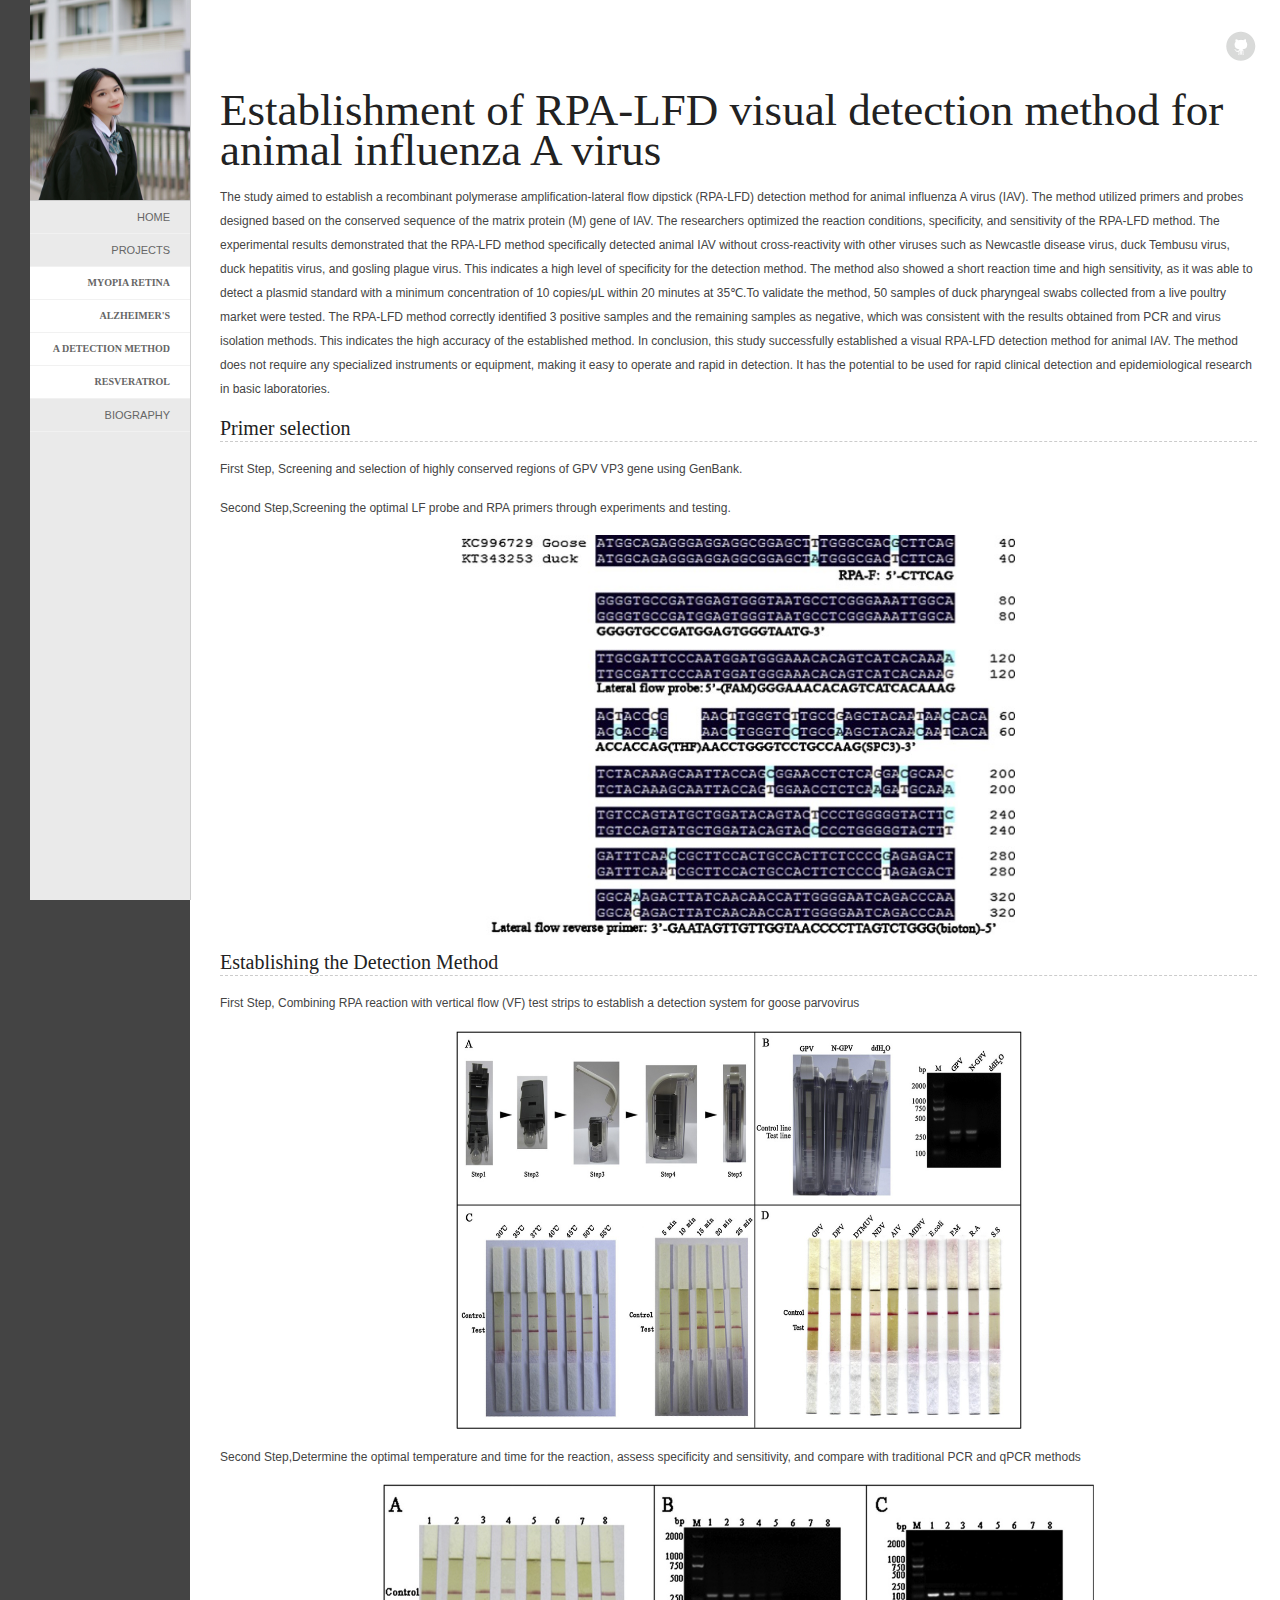
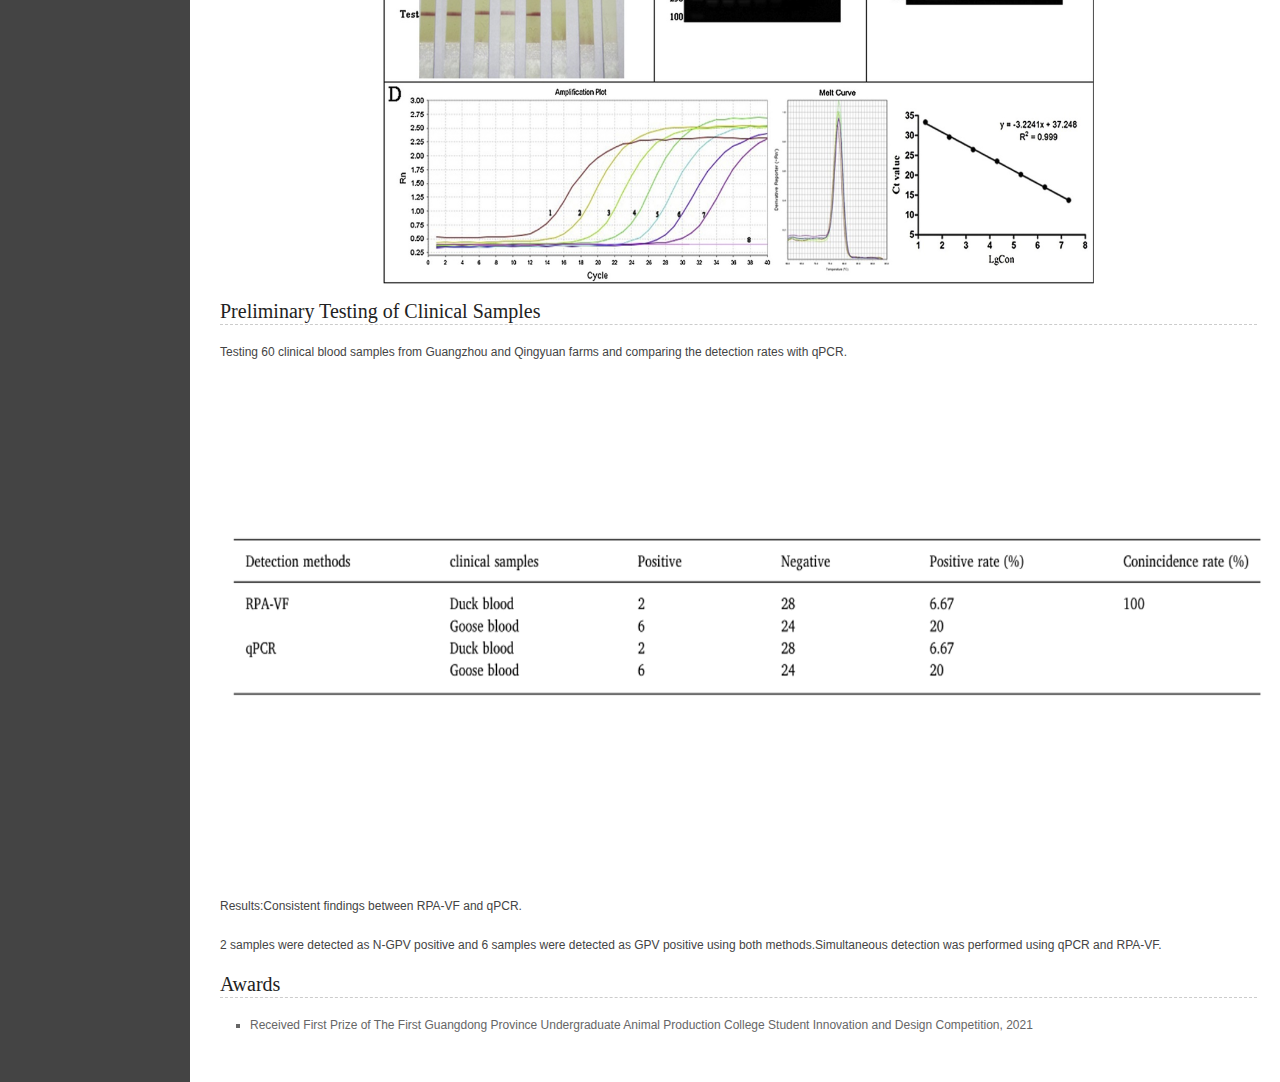
==== A Detection Method.html @ c0d8f4a3 "Initial commit" ====
<!DOCTYPE html PUBLIC "-//W3C//DTD XHTML 1.0 Strict//EN" "http://www.w3.org/TR/xhtml1/DTD/xhtml1-strict.dtd">
<html>

<head>
<title>Homepage of Cuitian Peng</title>
<meta http-equiv="Content-Type" content="text/html; charset=utf-8"/>
<link rel="stylesheet" type="text/css" href="css/style.css" />
<script type="text/javascript" src="js/jquery-1.7.js"></script>
<script type="text/javascript" src="js/jcarousellite_1.0.1.min.js"></script>
<!--[if IE 6]> <link rel="stylesheet" type="text/css" href="css/ie.css" /> <![endif]-->
<script type="text/javascript">
$(function() {
    $(".gallery").jCarouselLite({
        btnNext: ".next",
        btnPrev: ".prev"
    });
});
</script>
</head>
<body>



<div id="leftcont">
	<div id="leftimg"><a title="home" href="index.html"><img alt="image description" src="images/cuitianpeng.jpg" /></a></div>
	<div id="menu">
		<ul>
			<li><a title="link one" href="index.html">Home</a></li>
			
			<li><a title="link three" href="project.html">Projects</a></li>
		</ul>
	</div>
  <div id="menu1">
    <ul>
		<li><a title="link four" href="Myopia Retina.html">Myopia Retina</a></li>
		<li><a title="link five" href="AD.html">Alzheimer's</a></li>
		<li><a title="link six" href="A Detection Method.html">A Detection Method</a></li>
	        <li><a title="link seven" href="Effects of resveratrol.html">Resveratrol</a></li>
      	<!-- <li><a title="link six" href="GRIP.html">GRIP</a></li> -->
    </ul>
  </div>
  <div id="menu">
    <ul>
      <li><a href="Files/cuitianpeng-cv-en.pdf">Biography</a></li>
    </ul>
  </div>
</div>

<div id="main" >
	<div id="social"> 
    <a href="https://github.com/CuitianPeng1999"> <img src="images/github.png" alt="" /></a>
	</div> 
	<div class="clr"></div>

	<h1>Establishment of RPA-LFD visual detection method for animal influenza A virus</h1>
    
    <p>
		The study aimed to establish a recombinant polymerase amplification-lateral flow dipstick (RPA-LFD) detection method for animal influenza A virus (IAV). The method utilized primers and probes designed based on the conserved sequence of the matrix protein (M) gene of IAV. The researchers optimized the reaction conditions, specificity, and sensitivity of the RPA-LFD method. The experimental results demonstrated that the RPA-LFD method specifically detected animal IAV without cross-reactivity with other viruses such as Newcastle disease virus, duck Tembusu virus, duck hepatitis virus, and gosling plague virus. This indicates a high level of specificity for the detection method. The method also showed a short reaction time and high sensitivity, as it was able to detect a plasmid standard with a minimum concentration of 10 copies/μL within 20 minutes at 35℃.To validate the method, 50 samples of duck pharyngeal swabs collected from a live poultry market were tested. The RPA-LFD method correctly identified 3 positive samples and the remaining samples as negative, which was consistent with the results obtained from PCR and virus isolation methods. This indicates the high accuracy of the established method. In conclusion, this study successfully established a visual RPA-LFD detection method for animal IAV. The method does not require any specialized instruments or equipment, making it easy to operate and rapid in detection. It has the potential to be used for rapid clinical detection and epidemiological research in basic laboratories. 	</p>

    <h2> Primer selection </h2>
	<p>
		First Step, Screening and selection of highly conserved regions of GPV VP3 gene using GenBank.
	</p>
		Second Step,Screening the optimal LF probe and RPA primers through experiments and testing.
 
	</p>

	<center><img src="images/System-all0.png" alt="KGSum Example" height="400" align="middle"/></center>

	</p>

	<h2>Establishing the Detection Method</h2>
	<p>
		First Step, Combining RPA reaction with vertical flow (VF) test strips to establish a detection system for goose parvovirus
	</p>
	
	<center><img src="images/System-all1.png" alt="KGSum Example" height="400" align="middle"/></center>

	</p>
		Second Step,Determine the optimal temperature and time for the reaction, assess specificity and sensitivity, and compare with traditional PCR and qPCR methods
	</p>
	
	<center><img src="images/System-all2.png" alt="KGSum Example" height="400" align="middle"/></center>


	</p>
	
	<h2> Preliminary Testing of Clinical Samples </h2>
	<p>
		Testing 60 clinical blood samples from Guangzhou and Qingyuan farms and comparing the detection rates with qPCR.
		
	</p>	
	<center><img src="images/System-all3.png" alt="KGSum Example" height="500" align="middle"/></center>
	</p>
	        Results:Consistent findings between RPA-VF and qPCR.
	</p>
	        2 samples were detected as N-GPV positive and 6 samples were detected as GPV positive using both methods.Simultaneous detection was performed using qPCR and RPA-VF. 
	</p>
	
	<h2>Awards</h2>
	<ul>

		<li>
			Received First Prize of The First Guangdong Province Undergraduate Animal Production College Student Innovation and Design Competition, 2021
		</li>
	</ul>

</div>

</body>
</html>
---- css/style.css ----
@charset "utf-8";
/* Free css docuement at www.cssmoban.com
Template: Open Box
 Author Paarth */


* {
margin : 0;
padding : 0;
}
body {
background : #444;
font-family : Geneva, Arial, Helvetica, sans-serif;
font-size : 12px;
color : #444;
line-height : 200%;
}
body > #leftcont {
position : fixed;
}
img {
border : 0;
}
img.imgright {
float : right;
margin : 0 0 15px 15px;
padding : 5px;
border : #d7d9d0 solid 1px;
}
a {
color : #0000FF;
text-decoration : none;
}
a:hover {
color : #f00;
text-decoration : underline;
}
#leftcont {
position : absolute;
top : 0;
left : 0;
width : 160px;
margin-left : 30px;
height : 100%;
overflow : hidden;
background : #eaeaea;
border-right : 1px solid #ccc;
}
#leftimg {
width : 160px;
height : 200px;
border-bottom : 1px solid #ccc;
}

#leftimg img{
    width: 100%;
    height: 100%;
}

#social {
padding-bottom : 20px;
float : right;
}
#menu {
width : 160px;
}
#menu ul {
list-style-type : none;
}
#menu a {
display : block;
padding : 4px 20px;
color : #666;
text-decoration : none;
width : 120px;
background : #eaeaea;
border-bottom : 1px solid #f1f1f1;
text-align : right;
text-transform : uppercase;
font-family : "Arial Black", Gadget, sans-serif;
font-size : 11px;
font-weight : normal;
}

#menu a:hover {
color : #222;
}

#menu1 {
width : 160px;
}
#menu1 ul {
list-style-type : none;
}
#menu1 a {
display : block;
padding : 4px 20px;
color : #666;
text-decoration : none;
width : 120px;
background : #ffffff;
border-bottom : 1px solid #f1f1f1;
text-align : right;
text-transform : uppercase;
font-family : "Times New Roman", Gadget, sans-serif;
font-size : 10px;
font-weight : bold;
}

#menu1 a:hover {
color : #222;
}
.inner_copyright{text-indent:-9999px;height:0;line-height:0;font-size:0;overflow:hidden;}
#main {
width : 81%;
margin-left : 190px;
padding : 30px;
background : #fff;

}
#main p {
margin : 0 0 15px 0;
}
#main p.tag {
margin : 35px 0;
font-size : 15px;
font-style : italic;
line-height : 30px;
color : #666;
}
#main h1, h2, h3, h4, h5 {
margin : 0 0 15px 0;
font-size : 20px;
color : #222;
font-weight : normal;
font-family : Georgia, "Times New Roman", Times, serif;
}
#main h1 {
font-size : 45px;
line-height: 40px;
margin : 0 0 15px 0;
}
#main h2 {
border-bottom : 1px dashed #ccc;
padding-bottom : 1px;
}
#slider {
width : 750px;
position : relative;
margin-left : 70px;
padding : 20px;
height : 140px;
margin-top : 10px;
}
#slider .next, #slider .prev {
position : absolute;
top : 55px;
left : -77px;
width : 24px;
height : 43px;
display : block;
z-index : 101;
}
#slider .next {
left : 720px;
}
.gallery ul {
list-style : none;
}
.gallery ul li {
margin-left : 15px;
display : inline-block;
}
.gallery .photo {
margin-left : 15px;
}
.gallery .photo:first-child {
margin-left : 0;
}
a.photo {
display : block;
}
a.photo img, img.photo {
display : block;
border : #d3d3d3 solid 1px;
background : #fff;
}
a.photo:hover img {
border-color : #999;
}
#main .row {
clear : both;
float : left;
width : 100%;
padding-top : 4px;
padding-bottom: 5px;
}
#main .row .col {
float : left;
width : 40%;
height : 180px;
padding-right : 2%;
margin-right : 2%;
border-right : 1px solid #ccc;
padding-bottom : 0%;
margin-bottom : 0%;
border-bottom : 1px solid #ccc;
}
#main .row .last {
margin : 0;
padding : 0;
border : 0;
}
#main ul {
margin : 0 0 15px 30px;
list-style-type : square;
color : #666;
}
#main ul li span {
color : #444;
}
#main ol {
margin : 0 0 15px 30px;
color : #000;
}
#main ol li span {
color : #444;
}
.clr {
clear : both;
}
#footer {
clear : both;
border-top : 1px solid #ccc;
padding : 15px 0;
font-size : 10px;
text-align : right;
}
#footer p {
margin : 0;
padding : 0;
}

#awards {
    border-bottom: 1px dashed rgb(59, 59, 59);
    padding-bottom: 1px;
}
---- css/ie.css ----
html
{
	overflow: hidden;
}

body
{
	height: 100%;
	width: 100%;
	overflow: auto;
}
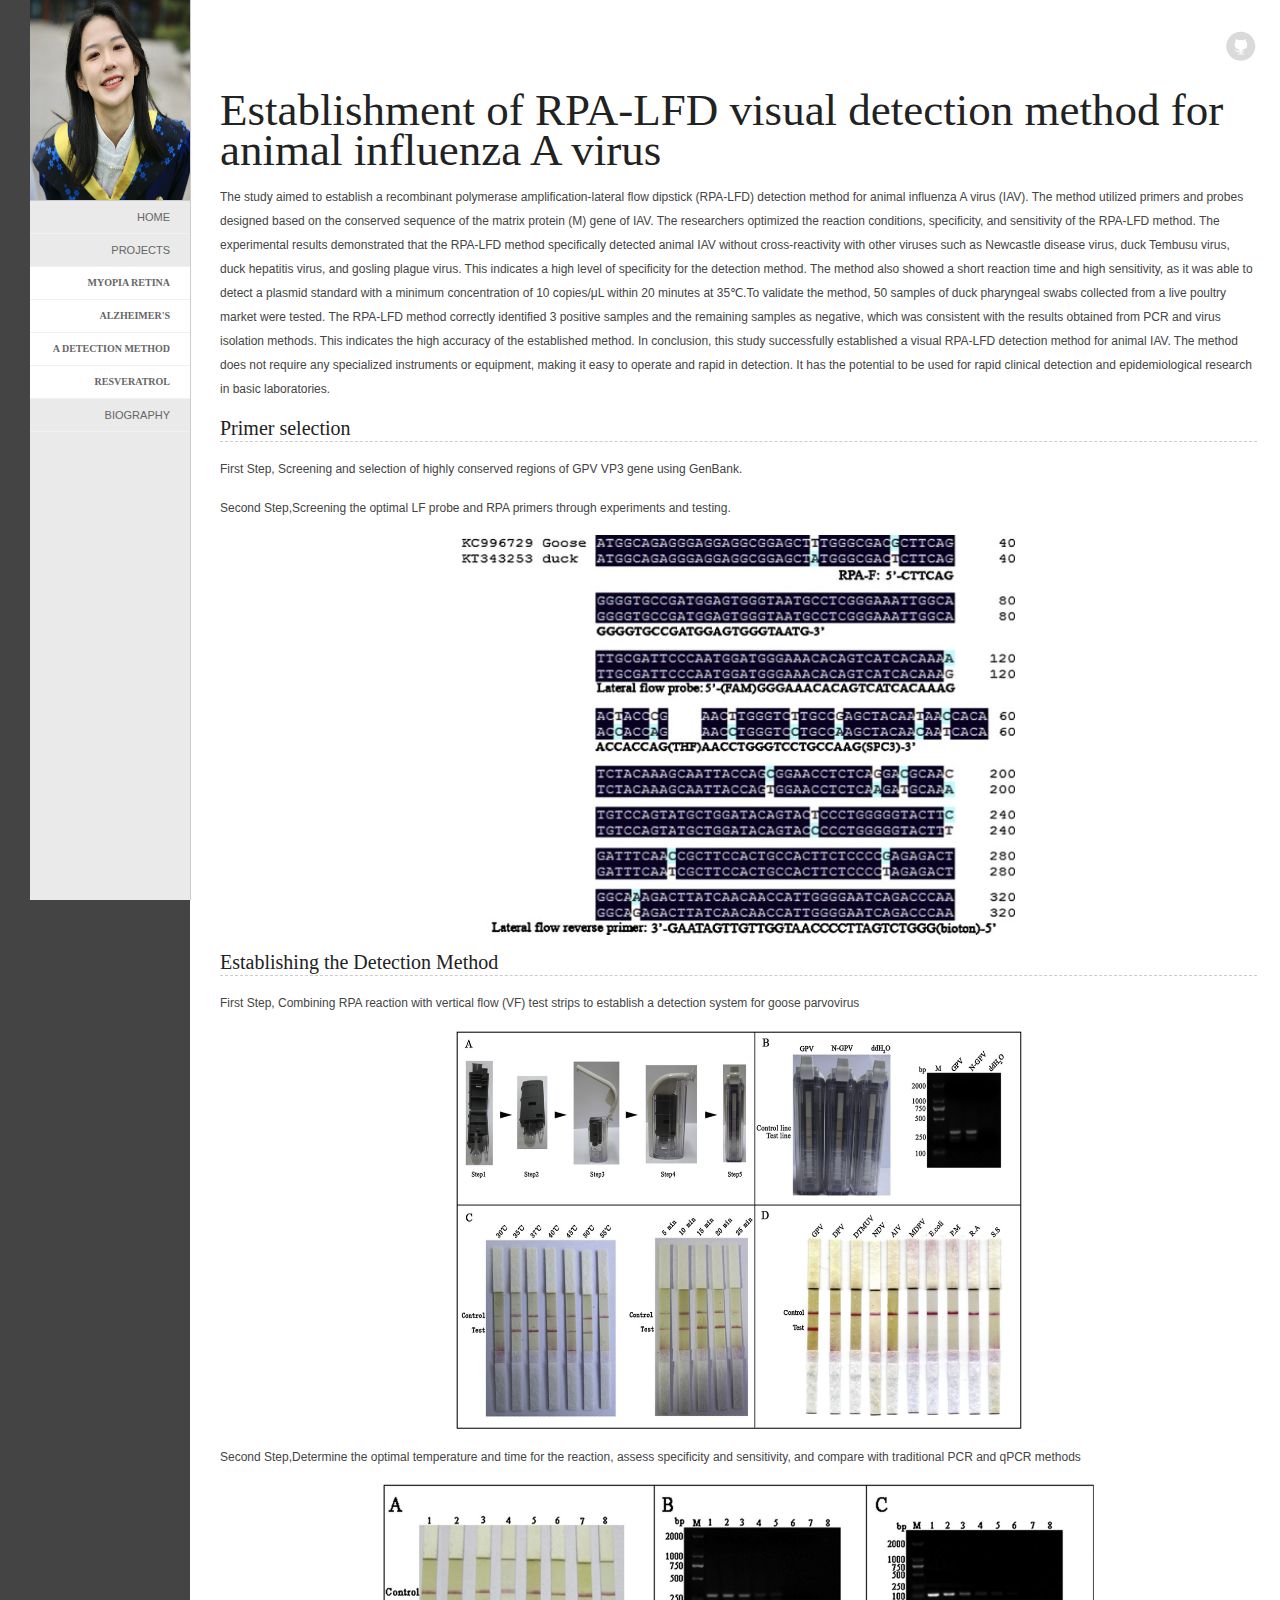
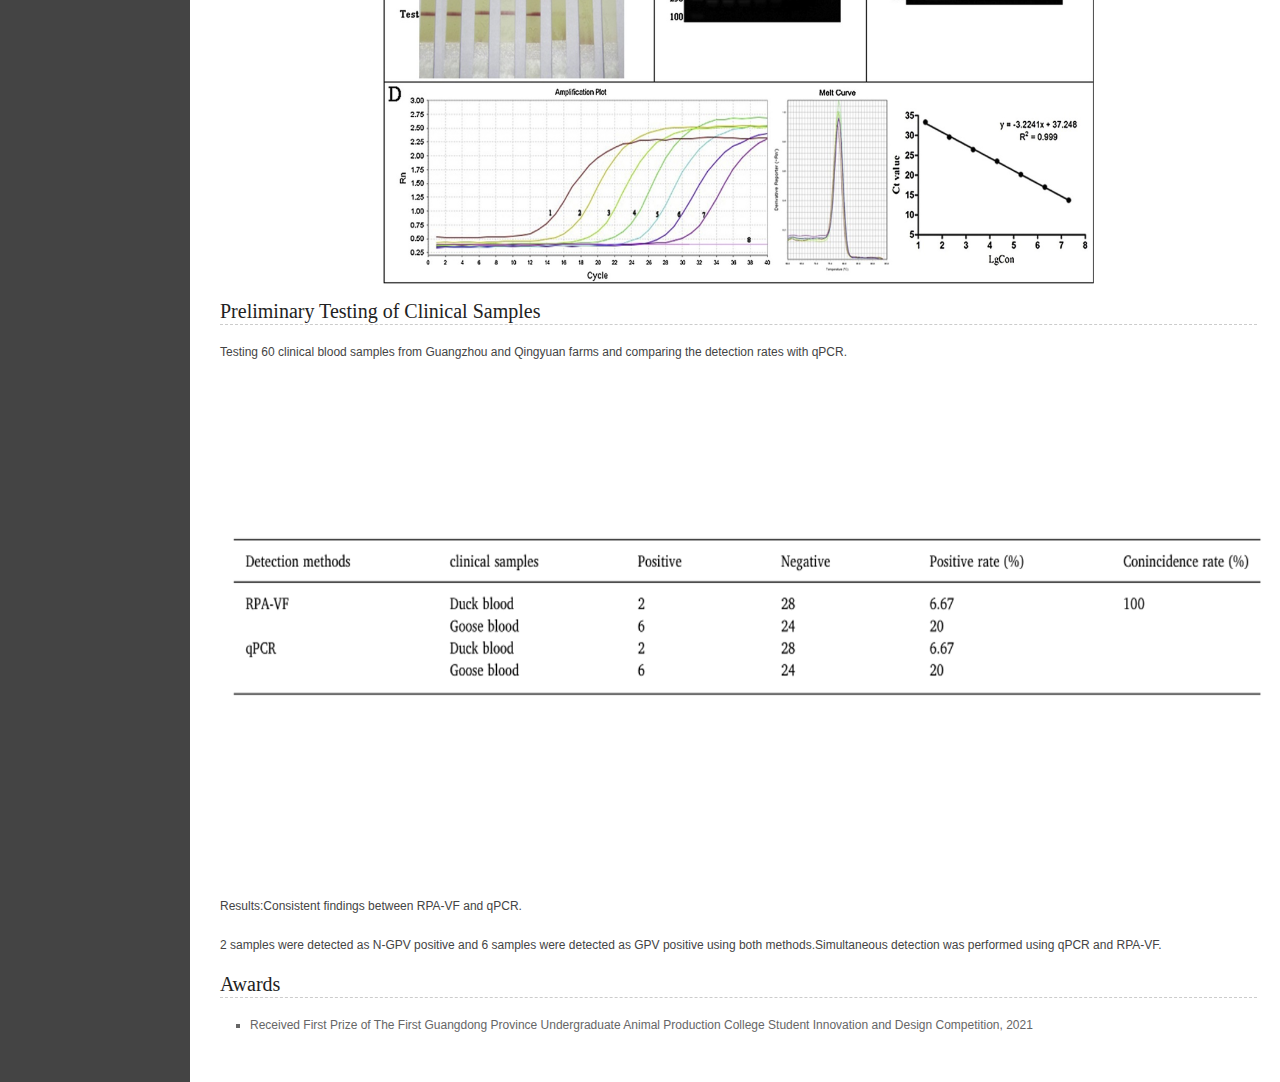
==== commit b5898ec1: "Update A Detection Method.html" ====
--- a/A Detection Method.html
+++ b/A Detection Method.html
@@ -22,7 +22,7 @@
 
 
 <div id="leftcont">
-	<div id="leftimg"><a title="home" href="index.html"><img alt="image description" src="images/cuitianpeng.jpg" /></a></div>
+	<div id="leftimg"><a title="home" href="index.html"><img alt="image description" src="images/Photo.png" /></a></div>
 	<div id="menu">
 		<ul>
 			<li><a title="link one" href="index.html">Home</a></li>
@@ -33,22 +33,22 @@
   <div id="menu1">
     <ul>
 		<li><a title="link four" href="Myopia Retina.html">Myopia Retina</a></li>
-		<li><a title="link five" href="AD.html">Alzheimer's</a></li>
+	  <li><a title="link seven" href="AD.html">AlZHEIMER's</a></li>  
 		<li><a title="link six" href="A Detection Method.html">A Detection Method</a></li>
-	        <li><a title="link seven" href="Effects of resveratrol.html">Resveratrol</a></li>
+	  <li><a title="link seven" href="Effects of resveratrol.html">Resveratrol</a></li> 
       	<!-- <li><a title="link six" href="GRIP.html">GRIP</a></li> -->
     </ul>
   </div>
   <div id="menu">
     <ul>
-      <li><a href="Files/cuitianpeng-cv-en.pdf">Biography</a></li>
+      <li><a href="Files/Cuitian PENG-CV-Revised 1018.pdf">Biography</a></li>
     </ul>
   </div>
 </div>
 
 <div id="main" >
 	<div id="social"> 
-    <a href="https://github.com/CuitianPeng1999"> <img src="images/github.png" alt="" /></a>
+    <a href="https://github.com/CuitianPeng24.ucl"> <img src="images/github.png" alt="" /></a>
 	</div> 
 	<div class="clr"></div>
 
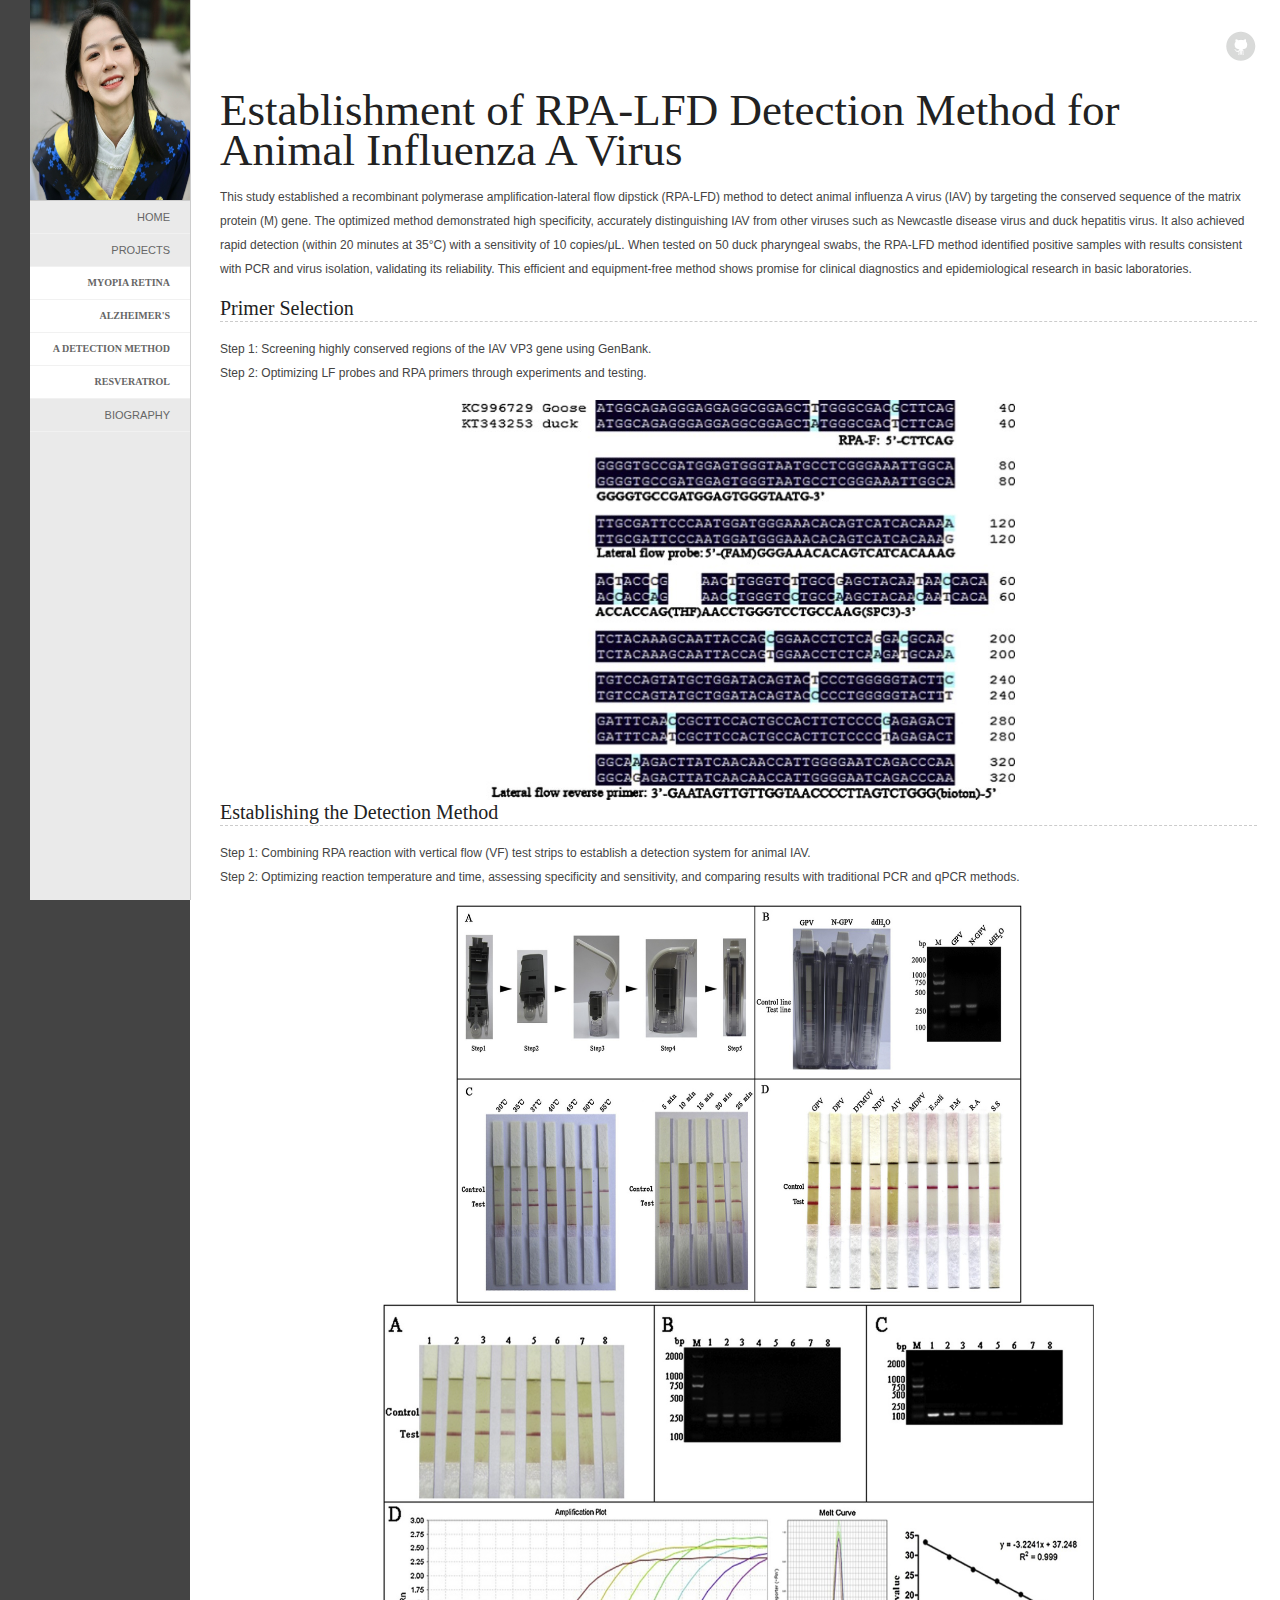
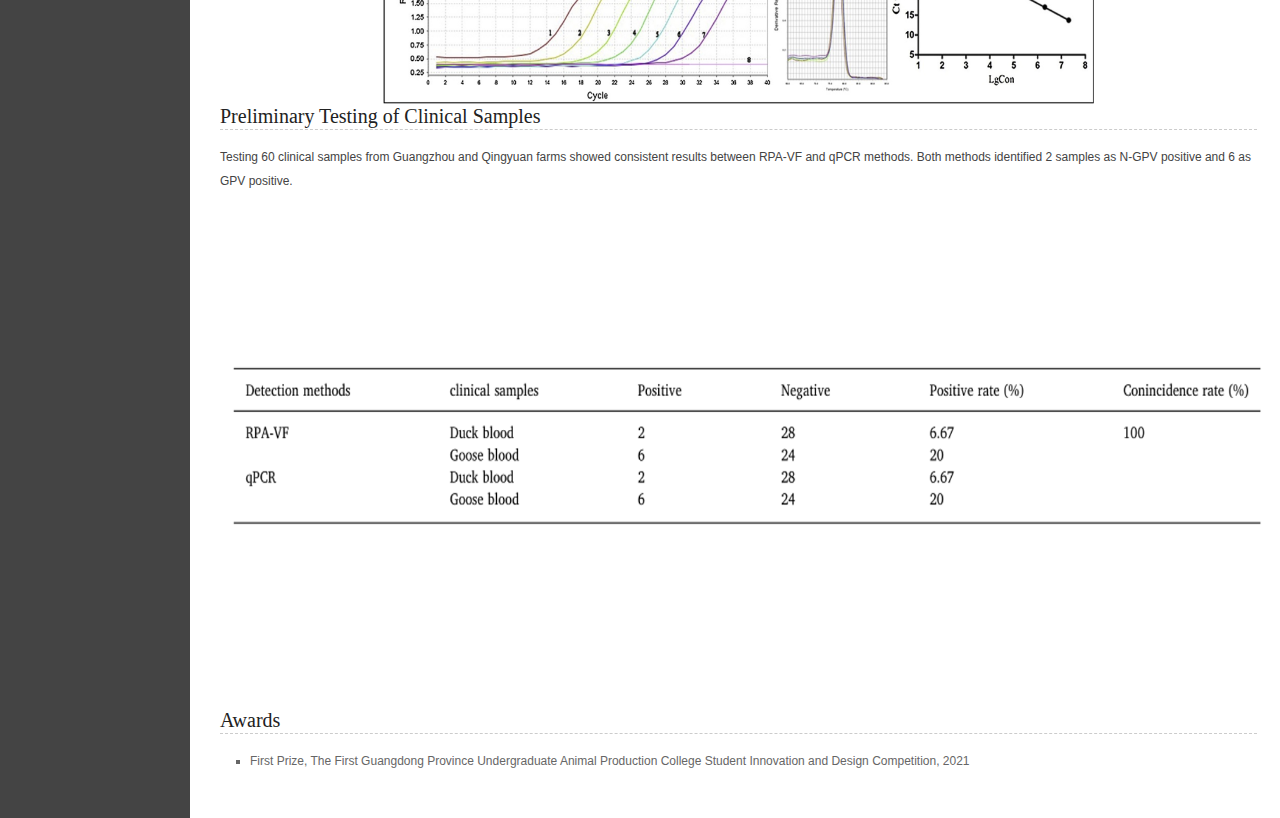
==== commit 8d4dd975: "Update A Detection Method.html" ====
--- a/A Detection Method.html
+++ b/A Detection Method.html
@@ -1,111 +1,85 @@
-<!DOCTYPE html PUBLIC "-//W3C//DTD XHTML 1.0 Strict//EN" "http://www.w3.org/TR/xhtml1/DTD/xhtml1-strict.dtd">
-<html>
+<!DOCTYPE html>
+<html lang="en">
 
 <head>
-<title>Homepage of Cuitian Peng</title>
-<meta http-equiv="Content-Type" content="text/html; charset=utf-8"/>
-<link rel="stylesheet" type="text/css" href="css/style.css" />
-<script type="text/javascript" src="js/jquery-1.7.js"></script>
-<script type="text/javascript" src="js/jcarousellite_1.0.1.min.js"></script>
-<!--[if IE 6]> <link rel="stylesheet" type="text/css" href="css/ie.css" /> <![endif]-->
-<script type="text/javascript">
-$(function() {
-    $(".gallery").jCarouselLite({
-        btnNext: ".next",
-        btnPrev: ".prev"
-    });
-});
-</script>
+    <meta charset="UTF-8">
+    <meta name="viewport" content="width=device-width, initial-scale=1.0">
+    <title>Homepage of Cuitian Peng</title>
+    <link rel="stylesheet" type="text/css" href="css/style.css" />
+    <script src="js/jquery-1.7.js"></script>
+    <script>
+        $(function() {
+            $(".gallery").jCarouselLite({
+                btnNext: ".next",
+                btnPrev: ".prev"
+            });
+        });
+    </script>
 </head>
+
 <body>
+    <div id="leftcont">
+        <div id="leftimg">
+            <a title="home" href="index.html"><img alt="Homepage" src="images/Photo.png" /></a>
+        </div>
+        <div id="menu">
+            <ul>
+                <li><a title="Home" href="index.html">Home</a></li>
+                <li><a title="Projects" href="project.html">Projects</a></li>
+            </ul>
+        </div>
+        <div id="menu1">
+            <ul>
+                <li><a title="Myopia Retina" href="Myopia Retina.html">Myopia Retina</a></li>
+                <li><a title="Alzheimer's" href="AD.html">Alzheimer's</a></li>
+                <li><a title="Detection Method" href="A Detection Method.html">A Detection Method</a></li>
+                <li><a title="Resveratrol" href="Effects of resveratrol.html">Resveratrol</a></li>
+            </ul>
+        </div>
+        <div id="menu">
+            <ul>
+                <li><a href="Files/Monica CV Final.pdf">Biography</a></li>
+            </ul>
+        </div>
+    </div>
 
+    <div id="main">
+        <div id="social">
+            <a href="https://github.com/CuitianPeng24.ucl"><img src="images/github.png" alt="GitHub Profile" /></a>
+        </div>
+        <div class="clr"></div>
 
+        <h1>Establishment of RPA-LFD Detection Method for Animal Influenza A Virus</h1>
+        <p>
+            This study established a recombinant polymerase amplification-lateral flow dipstick (RPA-LFD) method to detect animal influenza A virus (IAV) by targeting the conserved sequence of the matrix protein (M) gene. The optimized method demonstrated high specificity, accurately distinguishing IAV from other viruses such as Newcastle disease virus and duck hepatitis virus. It also achieved rapid detection (within 20 minutes at 35°C) with a sensitivity of 10 copies/μL. When tested on 50 duck pharyngeal swabs, the RPA-LFD method identified positive samples with results consistent with PCR and virus isolation, validating its reliability. This efficient and equipment-free method shows promise for clinical diagnostics and epidemiological research in basic laboratories.
+        </p>
 
-<div id="leftcont">
-	<div id="leftimg"><a title="home" href="index.html"><img alt="image description" src="images/Photo.png" /></a></div>
-	<div id="menu">
-		<ul>
-			<li><a title="link one" href="index.html">Home</a></li>
-			
-			<li><a title="link three" href="project.html">Projects</a></li>
-		</ul>
-	</div>
-  <div id="menu1">
-    <ul>
-		<li><a title="link four" href="Myopia Retina.html">Myopia Retina</a></li>
-	  <li><a title="link seven" href="AD.html">AlZHEIMER's</a></li>  
-		<li><a title="link six" href="A Detection Method.html">A Detection Method</a></li>
-	  <li><a title="link seven" href="Effects of resveratrol.html">Resveratrol</a></li> 
-      	<!-- <li><a title="link six" href="GRIP.html">GRIP</a></li> -->
-    </ul>
-  </div>
-  <div id="menu">
-    <ul>
-      <li><a href="Files/Cuitian PENG-CV-Revised 1018.pdf">Biography</a></li>
-    </ul>
-  </div>
-</div>
+        <h2>Primer Selection</h2>
+        <p>
+            Step 1: Screening highly conserved regions of the IAV VP3 gene using GenBank. <br>
+            Step 2: Optimizing LF probes and RPA primers through experiments and testing.
+        </p>
+        <center><img src="images/System-all0.png" alt="Primer Selection" height="400" align="middle"/></center>
 
-<div id="main" >
-	<div id="social"> 
-    <a href="https://github.com/CuitianPeng24.ucl"> <img src="images/github.png" alt="" /></a>
-	</div> 
-	<div class="clr"></div>
+        <h2>Establishing the Detection Method</h2>
+        <p>
+            Step 1: Combining RPA reaction with vertical flow (VF) test strips to establish a detection system for animal IAV. <br>
+            Step 2: Optimizing reaction temperature and time, assessing specificity and sensitivity, and comparing results with traditional PCR and qPCR methods.
+        </p>
+        <center><img src="images/System-all1.png" alt="Detection System" height="400" align="middle"/></center>
+        <center><img src="images/System-all2.png" alt="Optimization Process" height="400" align="middle"/></center>
 
-	<h1>Establishment of RPA-LFD visual detection method for animal influenza A virus</h1>
-    
-    <p>
-		The study aimed to establish a recombinant polymerase amplification-lateral flow dipstick (RPA-LFD) detection method for animal influenza A virus (IAV). The method utilized primers and probes designed based on the conserved sequence of the matrix protein (M) gene of IAV. The researchers optimized the reaction conditions, specificity, and sensitivity of the RPA-LFD method. The experimental results demonstrated that the RPA-LFD method specifically detected animal IAV without cross-reactivity with other viruses such as Newcastle disease virus, duck Tembusu virus, duck hepatitis virus, and gosling plague virus. This indicates a high level of specificity for the detection method. The method also showed a short reaction time and high sensitivity, as it was able to detect a plasmid standard with a minimum concentration of 10 copies/μL within 20 minutes at 35℃.To validate the method, 50 samples of duck pharyngeal swabs collected from a live poultry market were tested. The RPA-LFD method correctly identified 3 positive samples and the remaining samples as negative, which was consistent with the results obtained from PCR and virus isolation methods. This indicates the high accuracy of the established method. In conclusion, this study successfully established a visual RPA-LFD detection method for animal IAV. The method does not require any specialized instruments or equipment, making it easy to operate and rapid in detection. It has the potential to be used for rapid clinical detection and epidemiological research in basic laboratories. 	</p>
+        <h2>Preliminary Testing of Clinical Samples</h2>
+        <p>
+            Testing 60 clinical samples from Guangzhou and Qingyuan farms showed consistent results between RPA-VF and qPCR methods. Both methods identified 2 samples as N-GPV positive and 6 as GPV positive.
+        </p>
+        <center><img src="images/System-all3.png" alt="Clinical Testing Results" height="500" align="middle"/></center>
 
-    <h2> Primer selection </h2>
-	<p>
-		First Step, Screening and selection of highly conserved regions of GPV VP3 gene using GenBank.
-	</p>
-		Second Step,Screening the optimal LF probe and RPA primers through experiments and testing.
- 
-	</p>
+        <h2>Awards</h2>
+        <ul>
+            <li>First Prize, The First Guangdong Province Undergraduate Animal Production College Student Innovation and Design Competition, 2021</li>
+        </ul>
+    </div>
+</body>
 
-	<center><img src="images/System-all0.png" alt="KGSum Example" height="400" align="middle"/></center>
-
-	</p>
-
-	<h2>Establishing the Detection Method</h2>
-	<p>
-		First Step, Combining RPA reaction with vertical flow (VF) test strips to establish a detection system for goose parvovirus
-	</p>
-	
-	<center><img src="images/System-all1.png" alt="KGSum Example" height="400" align="middle"/></center>
-
-	</p>
-		Second Step,Determine the optimal temperature and time for the reaction, assess specificity and sensitivity, and compare with traditional PCR and qPCR methods
-	</p>
-	
-	<center><img src="images/System-all2.png" alt="KGSum Example" height="400" align="middle"/></center>
-
-
-	</p>
-	
-	<h2> Preliminary Testing of Clinical Samples </h2>
-	<p>
-		Testing 60 clinical blood samples from Guangzhou and Qingyuan farms and comparing the detection rates with qPCR.
-		
-	</p>	
-	<center><img src="images/System-all3.png" alt="KGSum Example" height="500" align="middle"/></center>
-	</p>
-	        Results:Consistent findings between RPA-VF and qPCR.
-	</p>
-	        2 samples were detected as N-GPV positive and 6 samples were detected as GPV positive using both methods.Simultaneous detection was performed using qPCR and RPA-VF. 
-	</p>
-	
-	<h2>Awards</h2>
-	<ul>
-
-		<li>
-			Received First Prize of The First Guangdong Province Undergraduate Animal Production College Student Innovation and Design Competition, 2021
-		</li>
-	</ul>
-
-</div>
-
-</body>
 </html>
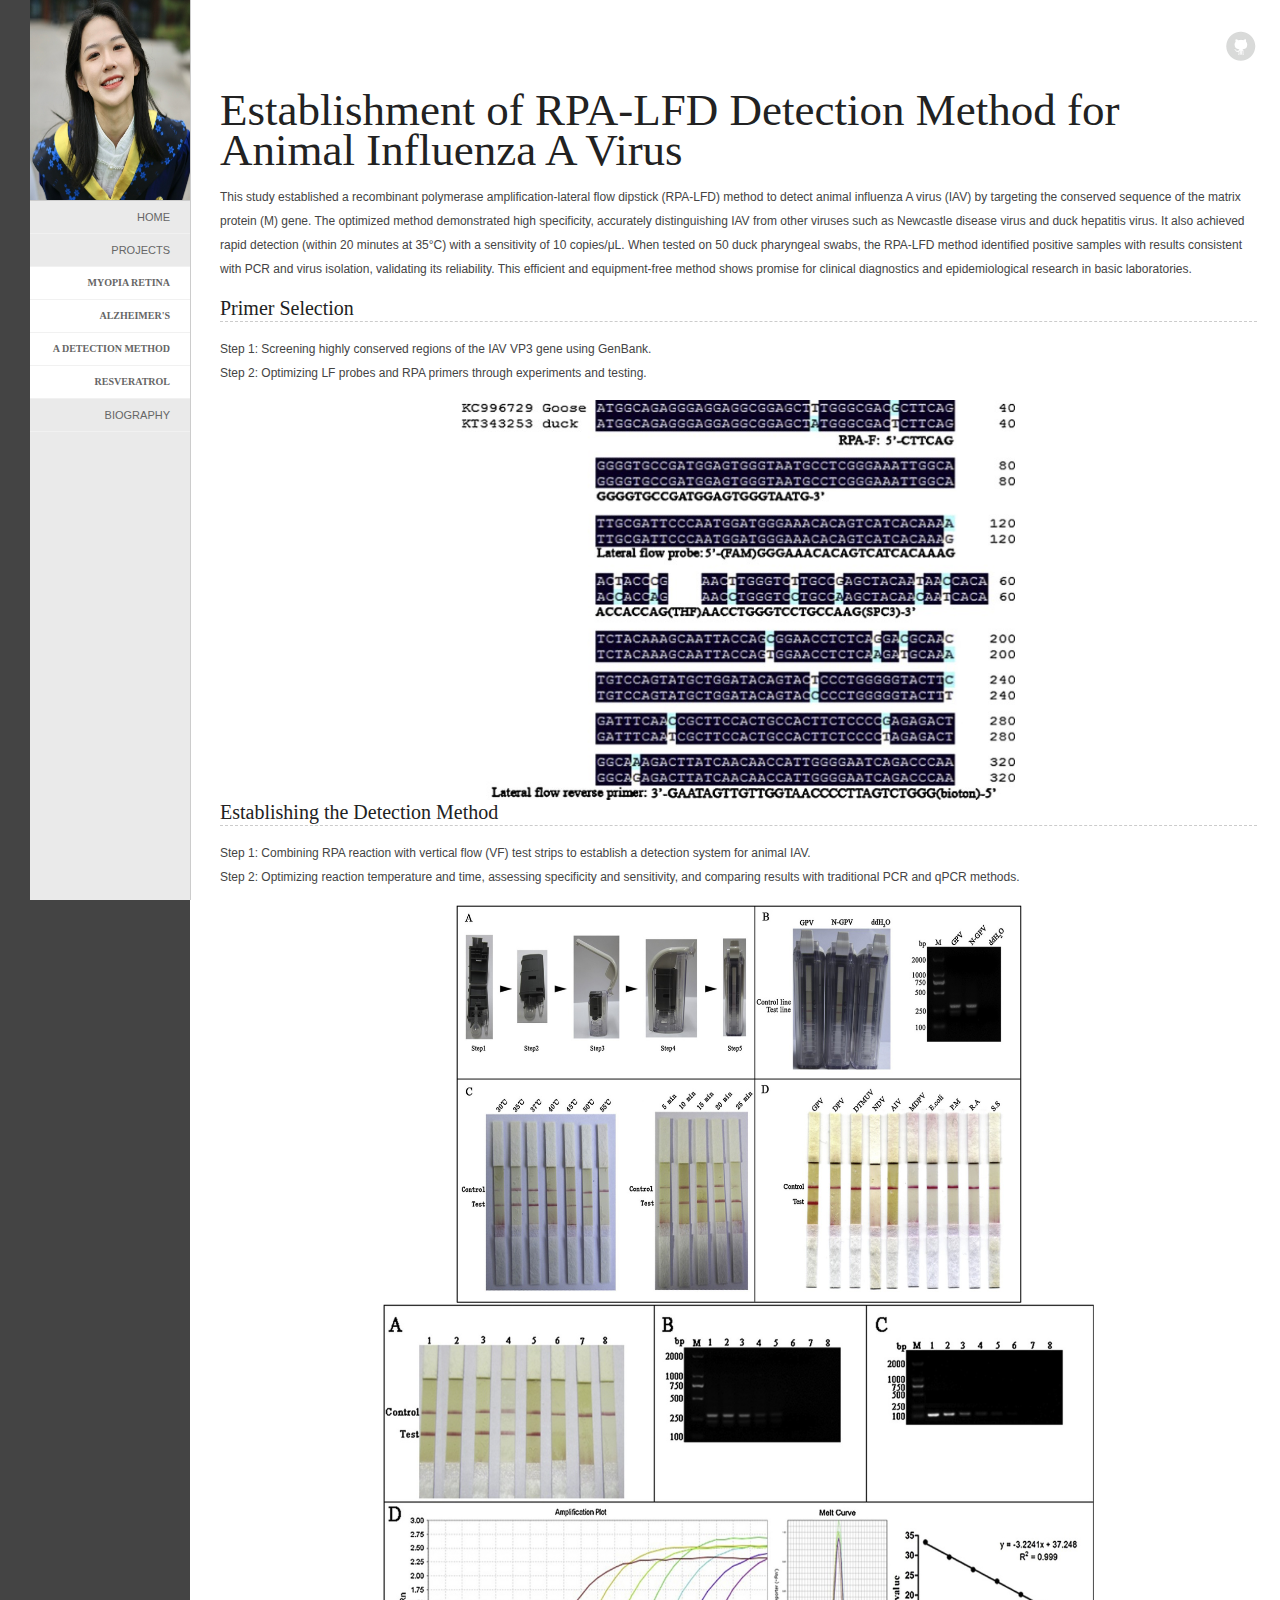
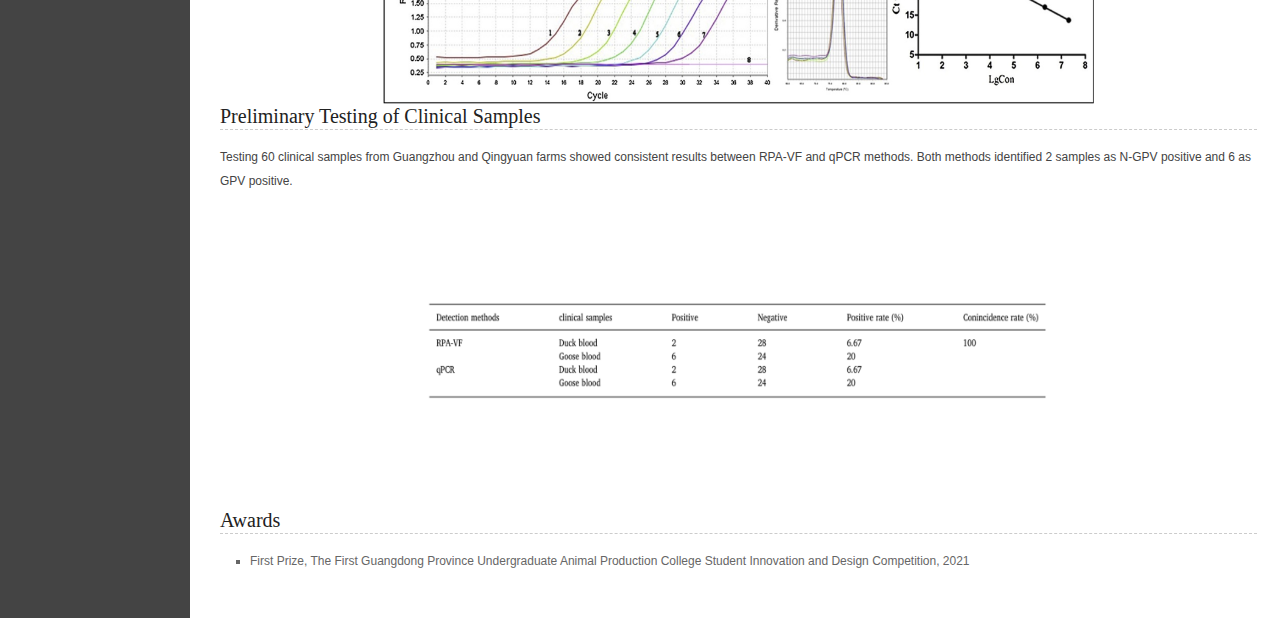
==== commit 4d8fe716: "Update A Detection Method.html" ====
--- a/A Detection Method.html
+++ b/A Detection Method.html
@@ -73,7 +73,7 @@
         <p>
             Testing 60 clinical samples from Guangzhou and Qingyuan farms showed consistent results between RPA-VF and qPCR methods. Both methods identified 2 samples as N-GPV positive and 6 as GPV positive.
         </p>
-        <center><img src="images/System-all3.png" alt="Clinical Testing Results" height="500" align="middle"/></center>
+        <center><img src="images/System-all3.png" alt="Clinical Testing Results" height="300" align="middle"/></center>
 
         <h2>Awards</h2>
         <ul>
